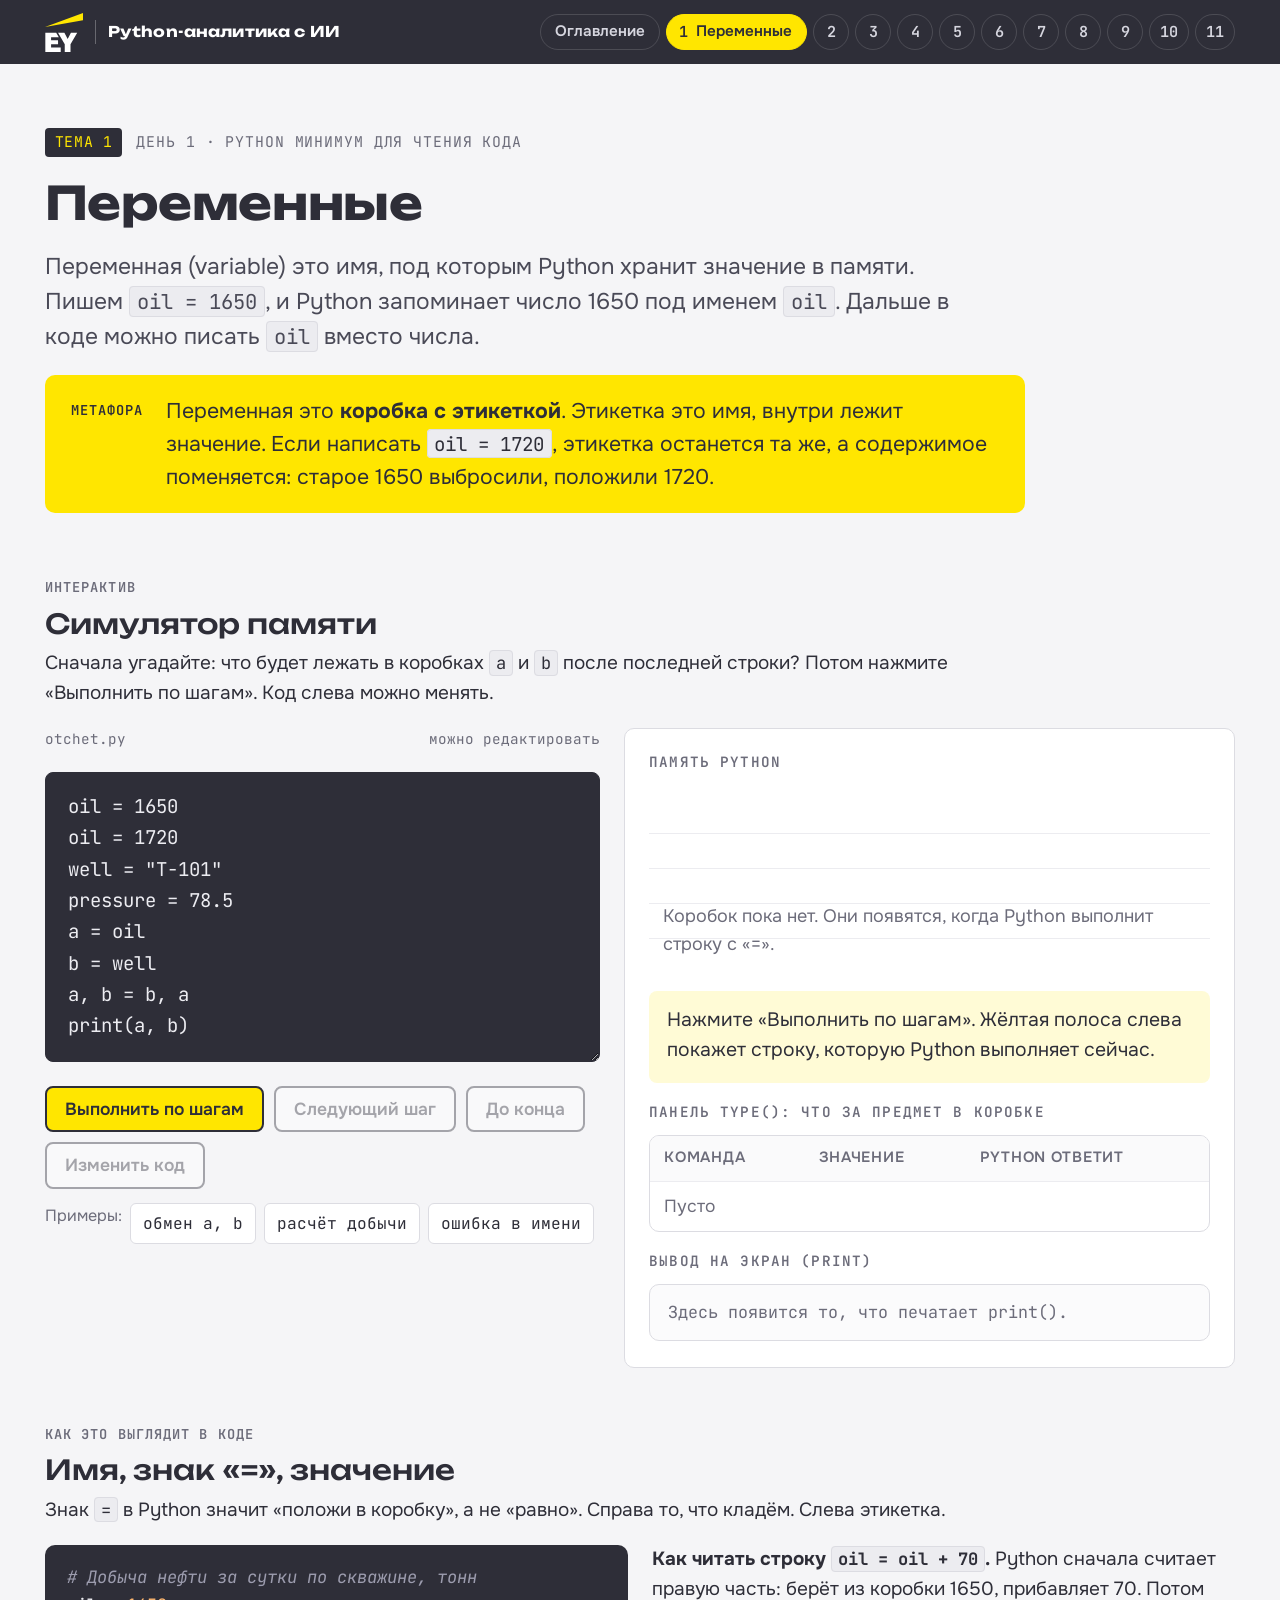
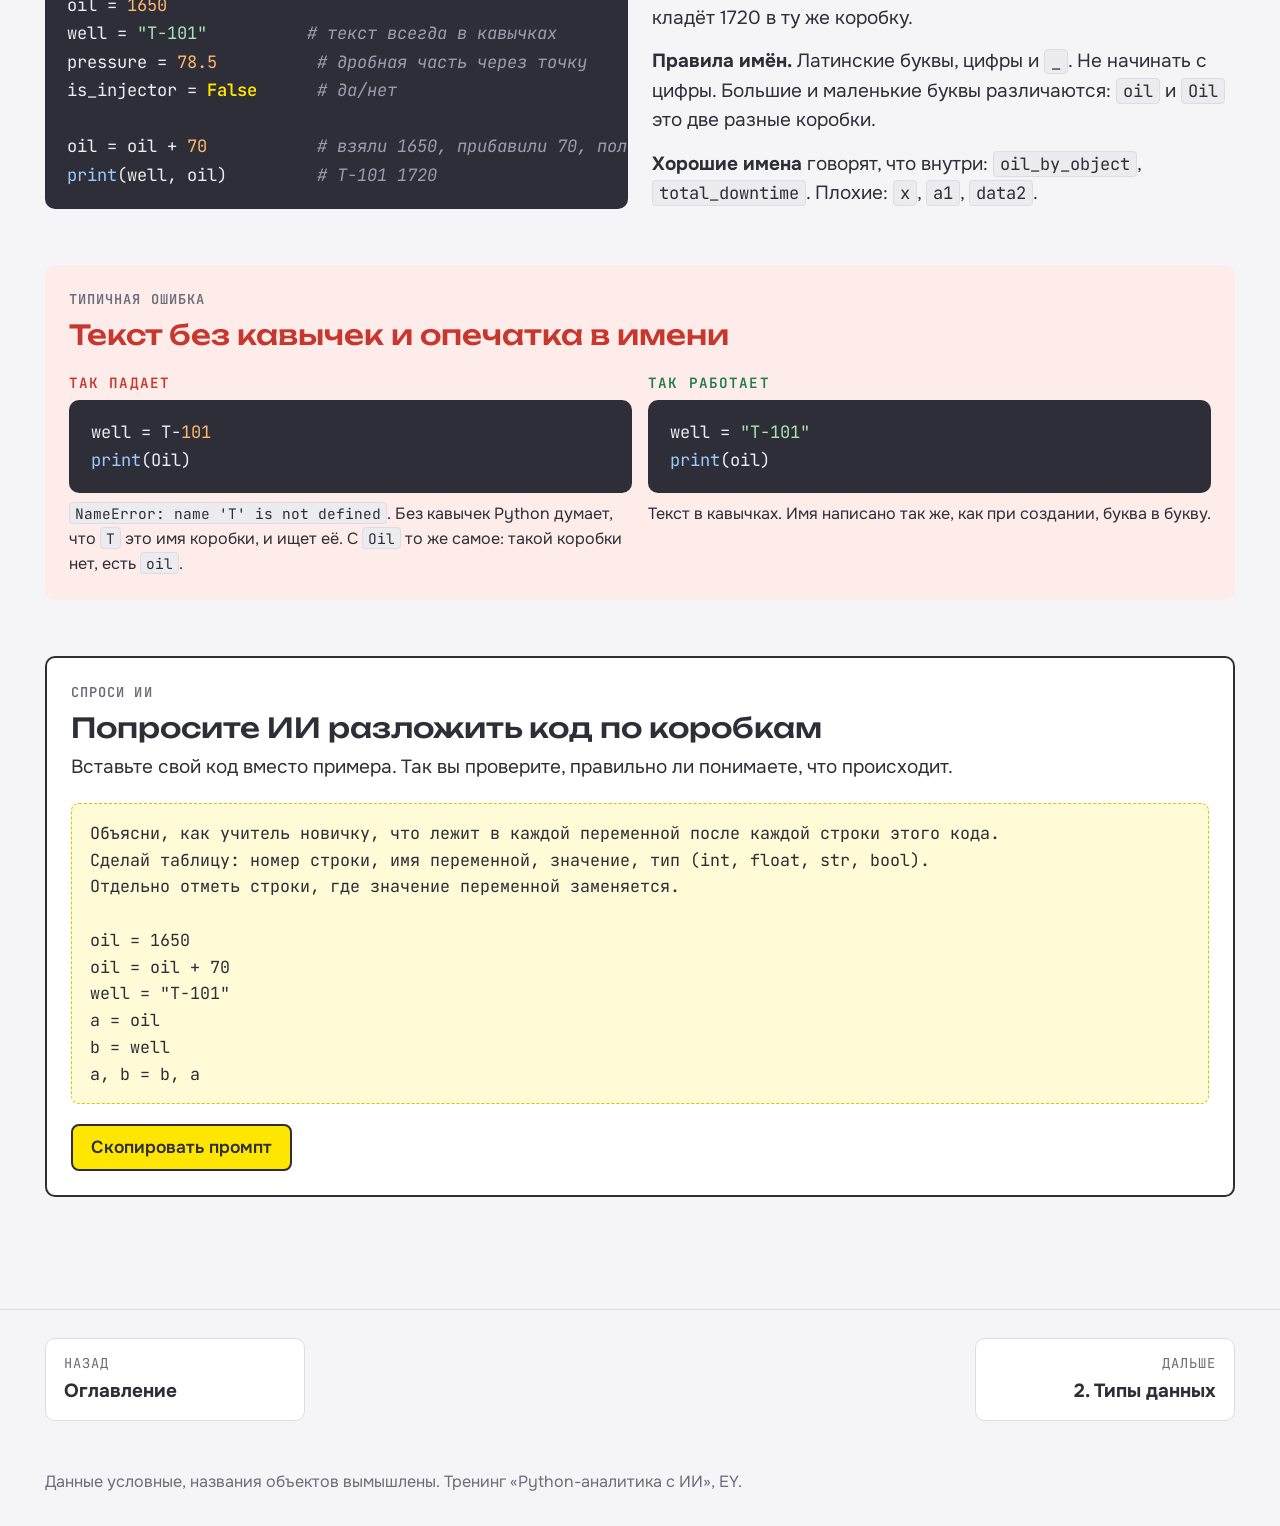
==== 01_переменные.html @ 9e9069fa "Add training site and GitHub Pages deploy Co-Authored-By: Claude Opus 5.5 <noreply@anthropic.com>" ====
<!doctype html>
<html lang="ru">
<head>
<meta charset="utf-8">
<meta name="viewport" content="width=device-width, initial-scale=1">
<meta name="robots" content="noindex">
<title>Переменные в Python</title>
<link rel="preconnect" href="https://fonts.googleapis.com">
<link rel="preconnect" href="https://fonts.gstatic.com" crossorigin>
<link rel="stylesheet" href="https://fonts.googleapis.com/css2?family=JetBrains+Mono:wght@400;600&family=Onest:wght@400;500;600;700&family=Unbounded:wght@500;700&display=swap">
<link rel="icon" href="data:image/svg+xml,%3Csvg xmlns=%22http://www.w3.org/2000/svg%22 viewBox=%22-13 0 1195 1195%22%3E%3Cstyle%3E.l%7Bfill:%232E2E38%7D%40media %28prefers-color-scheme:dark%29%7B.l%7Bfill:%23fff%7D%7D%3C/style%3E%3Cpath fill=%22%23FFE600%22 d=%22M0 427 1168 0v220z%22/%3E%3Cpath class=%22l%22 d=%22M10 604h335l79 136H187v97h214v124H187v97h296v136H10zM401 604h195l101 192 100-192h193L784 961v233H607V961z%22/%3E%3C/svg%3E">
<link rel="stylesheet" href="style.css">
<style>
  .sim { display: grid; grid-template-columns: minmax(0, 1fr) minmax(0, 1.1fr); gap: 24px; align-items: start; }
  @media (max-width: 900px) { .sim { grid-template-columns: 1fr; } }
  #editor { min-height: 290px; font-size: 1rem; line-height: 1.65; background: var(--code-bg); color: var(--code-fg); border-color: var(--code-bg); padding: 18px 22px; }
  #editor:focus { box-shadow: 0 0 0 3px var(--yellow); }
  #codeView { min-height: 290px; font-size: 1rem; }
  .memory { background: var(--surface); border: 1px solid var(--line); border-radius: var(--r); padding: 22px 24px 26px; display: grid; gap: 18px; }
  .memory .boxes { min-height: 170px; align-content: flex-end; padding: 14px; border-radius: 8px;
    background: repeating-linear-gradient(0deg, transparent 0 34px, var(--line-2) 34px 35px); }
  .empty-mem { color: var(--muted); font-size: 0.95rem; align-self: center; }
  .explain { min-height: 92px; background: var(--yellow-wash); border-radius: 8px; padding: 14px 18px; font-size: 1.02rem; }
  .explain b { font-family: var(--f-mono); }
  .step-count { font-family: var(--f-mono); font-size: 0.8rem; color: var(--muted); margin-left: auto; }
  .types td:first-child, .types td:last-child { font-family: var(--f-mono); }
  .presets { display: flex; gap: 8px; flex-wrap: wrap; }
</style>
</head>
<body data-page="1">
<header id="site-header"></header>

<main class="wrap">
  <div class="hero">
    <div class="eyebrow"><span class="pill">Тема 1</span><span>День 1 · Python минимум для чтения кода</span></div>
    <h1>Переменные</h1>
    <p class="lead">Переменная (variable) это имя, под которым Python хранит значение в памяти. Пишем <code>oil = 1650</code>, и Python запоминает число 1650 под именем <code>oil</code>. Дальше в коде можно писать <code>oil</code> вместо числа.</p>
    <div class="metaphor">
      <span class="m-label">Метафора</span>
      <p>Переменная это <b>коробка с этикеткой</b>. Этикетка это имя, внутри лежит значение. Если написать <code>oil = 1720</code>, этикетка останется та же, а содержимое поменяется: старое 1650 выбросили, положили 1720.</p>
    </div>
  </div>

  <section class="block" id="sim">
    <div class="block-head">
      <span class="tag">Интерактив</span>
      <h2>Симулятор памяти</h2>
      <p>Сначала угадайте: что будет лежать в коробках <code>a</code> и <code>b</code> после последней строки? Потом нажмите «Выполнить по шагам». Код слева можно менять.</p>
    </div>

    <div class="sim">
      <div class="stack">
        <div class="code-head"><span>otchet.py</span><span id="modeLabel">можно редактировать</span></div>
        <textarea id="editor" class="mono" spellcheck="false" aria-label="Код для выполнения"></textarea>
        <pre id="codeView" class="code numbers" hidden></pre>
        <div class="btn-row">
          <button class="btn primary" id="btnRun">Выполнить по шагам</button>
          <button class="btn" id="btnNext" disabled>Следующий шаг</button>
          <button class="btn" id="btnAll" disabled>До конца</button>
          <button class="btn" id="btnEdit" disabled>Изменить код</button>
          <span class="step-count" id="stepCount"></span>
        </div>
        <div class="presets" aria-label="Готовые примеры">
          <span class="small muted">Примеры:</span>
          <button class="chip-btn" data-preset="0">обмен a, b</button>
          <button class="chip-btn" data-preset="1">расчёт добычи</button>
          <button class="chip-btn" data-preset="2">ошибка в имени</button>
        </div>
      </div>

      <div class="memory">
        <div class="panel-title">Память Python</div>
        <div class="boxes" id="boxes"><span class="empty-mem">Коробок пока нет. Они появятся, когда Python выполнит строку с «=».</span></div>
        <div class="explain" id="explain">Нажмите «Выполнить по шагам». Жёлтая полоса слева покажет строку, которую Python выполняет сейчас.</div>
        <div>
          <div class="panel-title">Панель type(): что за предмет в коробке</div>
          <div class="table-wrap">
            <table class="t types"><thead><tr><th>Команда</th><th>Значение</th><th>Python ответит</th></tr></thead>
              <tbody id="typeRows"><tr><td colspan="3" class="muted" style="font-family:var(--f-body)">Пусто</td></tr></tbody></table>
          </div>
        </div>
        <div>
          <div class="panel-title">Вывод на экран (print)</div>
          <div class="console" id="out"><span class="c-muted">Здесь появится то, что печатает print().</span></div>
        </div>
      </div>
    </div>
  </section>

  <section class="block">
    <div class="block-head">
      <span class="tag">Как это выглядит в коде</span>
      <h2>Имя, знак «=», значение</h2>
      <p>Знак <code>=</code> в Python значит «положи в коробку», а не «равно». Справа то, что кладём. Слева этикетка.</p>
    </div>
    <div class="grid-2">
      <pre data-hl># Добыча нефти за сутки по скважине, тонн
oil = 1650
well = "T-101"          # текст всегда в кавычках
pressure = 78.5          # дробная часть через точку
is_injector = False      # да/нет

oil = oil + 70           # взяли 1650, прибавили 70, положили обратно
print(well, oil)         # T-101 1720</pre>
      <div class="stack">
        <p><b>Как читать строку <code>oil = oil + 70</code>.</b> Python сначала считает правую часть: берёт из коробки 1650, прибавляет 70. Потом кладёт 1720 в ту же коробку.</p>
        <p><b>Правила имён.</b> Латинские буквы, цифры и <code>_</code>. Не начинать с цифры. Большие и маленькие буквы различаются: <code>oil</code> и <code>Oil</code> это две разные коробки.</p>
        <p><b>Хорошие имена</b> говорят, что внутри: <code>oil_by_object</code>, <code>total_downtime</code>. Плохие: <code>x</code>, <code>a1</code>, <code>data2</code>.</p>
      </div>
    </div>
  </section>

  <section class="block mistake">
    <div class="block-head">
      <span class="tag">Типичная ошибка</span>
      <h2>Текст без кавычек и опечатка в имени</h2>
    </div>
    <div class="pair">
      <div><div class="bad-label">Так падает</div>
<pre data-hl>well = T-101
print(Oil)</pre>
<p class="small" style="margin-top:8px"><code>NameError: name 'T' is not defined</code>. Без кавычек Python думает, что <code>T</code> это имя коробки, и ищет её. С <code>Oil</code> то же самое: такой коробки нет, есть <code>oil</code>.</p></div>
      <div><div class="good-label">Так работает</div>
<pre data-hl>well = "T-101"
print(oil)</pre>
<p class="small" style="margin-top:8px">Текст в кавычках. Имя написано так же, как при создании, буква в букву.</p></div>
    </div>
  </section>

  <section class="block ask">
    <div class="block-head">
      <span class="tag">Спроси ИИ</span>
      <h2>Попросите ИИ разложить код по коробкам</h2>
      <p>Вставьте свой код вместо примера. Так вы проверите, правильно ли понимаете, что происходит.</p>
    </div>
<pre class="prompt-box" id="prompt1">Объясни, как учитель новичку, что лежит в каждой переменной после каждой строки этого кода.
Сделай таблицу: номер строки, имя переменной, значение, тип (int, float, str, bool).
Отдельно отметь строки, где значение переменной заменяется.

oil = 1650
oil = oil + 70
well = "T-101"
a = oil
b = well
a, b = b, a</pre>
    <div class="btn-row"><button class="btn primary" data-copy="#prompt1">Скопировать промпт</button></div>
  </section>
</main>

<nav id="pager"></nav>
<p class="foot-note">Данные условные, названия объектов вымышлены. Тренинг «Python-аналитика с ИИ», EY.</p>

<script src="app.js"></script>
<script>
(function () {
  var py = EY.py;
  var PRESETS = [
    'oil = 1650\noil = 1720\nwell = "T-101"\npressure = 78.5\na = oil\nb = well\na, b = b, a\nprint(a, b)',
    'oil_day = 1650\nshifts = 2\noil_shift = oil_day / shifts\ndowntime = 0\ndowntime = downtime + 6\nis_ok = downtime < 8\nprint("За смену:", oil_shift)',
    'oil_total = 1720\nwell = "T-101"\nprint(oil_totl)'
  ];
  var editor = document.getElementById("editor");
  var view = document.getElementById("codeView");
  var boxesEl = document.getElementById("boxes");
  var explain = document.getElementById("explain");
  var outEl = document.getElementById("out");
  var typeRows = document.getElementById("typeRows");
  var btnRun = document.getElementById("btnRun"), btnNext = document.getElementById("btnNext");
  var btnAll = document.getElementById("btnAll"), btnEdit = document.getElementById("btnEdit");
  var stepCount = document.getElementById("stepCount");
  var modeLabel = document.getElementById("modeLabel");

  editor.value = PRESETS[0];
  var lines = [], pc = 0, env = {}, order = [], out = [], executed = [], halted = false;

  function typeClass(v) { return "t-" + (v.t === "NoneType" ? "none" : v.t); }
  function short(v) { var r = py.repr(v); return r.length > 22 ? r.slice(0, 20) + "…" : r; }

  function renderBoxes(changed, olds) {
    if (!order.length) { boxesEl.innerHTML = '<span class="empty-mem">Коробок пока нет. Они появятся, когда Python выполнит строку с «=».</span>'; return; }
    boxesEl.innerHTML = order.map(function (name) {
      var v = env[name];
      var cls = "vbox", valCls = "v-val", oldHtml = "", was = "";
      if (changed && changed.indexOf(name) >= 0) {
        var o = olds[changed.indexOf(name)];
        valCls += " drop";
        if (o === undefined) cls += " new";
        else { cls += " flash"; oldHtml = '<span class="v-old">' + EY.esc(short(o)) + "</span>"; was = " · было " + EY.esc(short(o)); }
      }
      return '<div class="' + cls + '"><div class="v-label">' + EY.esc(name) +
        '</div><div class="v-body ' + typeClass(v) + '">' + oldHtml + '<span class="' + valCls + '">' + EY.esc(short(v)) + '</span></div><div class="v-type">' + py.tname(v) + was + "</div></div>";
    }).join("");
  }
  function renderTypes() {
    if (!order.length) { typeRows.innerHTML = '<tr><td colspan="3" class="muted" style="font-family:var(--f-body)">Пусто</td></tr>'; return; }
    typeRows.innerHTML = order.map(function (n) {
      var v = env[n];
      return "<tr><td>type(" + EY.esc(n) + ')</td><td class="' + typeClass(v) + '" style="font-family:var(--f-mono)">' + EY.esc(short(v)) + "</td><td>&lt;class '" + py.tname(v) + "'&gt;</td></tr>";
    }).join("");
  }
  function renderOut(err) {
    if (!out.length && !err) { outEl.innerHTML = '<span class="c-muted">Здесь появится то, что печатает print().</span>'; return; }
    outEl.innerHTML = out.map(EY.esc).join("\n") + (err ? (out.length ? "\n" : "") + '<span class="c-err">' + EY.esc(err) + "</span>" : "");
  }

  var HINTS = {
    NameError: "Python не нашёл коробку с таким именем. Проверьте опечатку, большие и маленькие буквы, и создана ли переменная выше.",
    TypeError: "Операция не подходит для этих типов. Например, текст и число нельзя сложить. Смотрите страницу «Типы данных».",
    SyntaxError: "Python не понял запись. Проверьте кавычки, скобки и запятые.",
    ValueError: "Тип подходит, а значение нет. Например, int(\"нефть\") не превратить в число.",
    ZeroDivisionError: "Деление на ноль."
  };

  function describe(res, src) {
    var names = res.names;
    if (res.kind === "skip") return "Пустая строка или комментарий. Python её пропускает.";
    if (res.kind === "expr") {
      if (res.printed && res.printed.length) return "<b>print</b> показывает содержимое коробок на экране. Сами коробки не меняются.";
      return "Python посчитал выражение, но никуда его не положил. Результат потерян.";
    }
    if (names.length > 1) {
      return "Сначала Python читает правую часть целиком: " + names.map(function (n, i) { return "<b>" + EY.esc(py.repr(res.values[i])) + "</b>"; }).join(", ") +
        ". Потом раскладывает по коробкам слева: " + names.map(function (n, i) { return "<b>" + EY.esc(n) + "</b> получает " + EY.esc(py.repr(res.values[i])); }).join(", ") +
        ". Так значения меняются местами без третьей коробки.";
    }
    var n = names[0], v = res.values[0], o = res.old[0];
    var rhs = src.split("=").slice(1).join("=").trim().replace(/#.*$/, "").trim();
    var fromName = /^[A-Za-z_][\w]*$/.test(rhs) && rhs !== "True" && rhs !== "False" && rhs !== "None";
    if (o === undefined) {
      if (fromName) return "Создали коробку <b>" + EY.esc(n) + "</b> и положили в неё то же, что лежит в <b>" + EY.esc(rhs) + "</b>: " + EY.esc(py.repr(v)) + ". Коробка " + EY.esc(rhs) + " не изменилась.";
      return "Создали коробку <b>" + EY.esc(n) + "</b> и положили в неё <b>" + EY.esc(py.repr(v)) + "</b>. Тип: " + py.tname(v) + ".";
    }
    return "Коробка <b>" + EY.esc(n) + "</b> уже есть. Выбросили старое " + EY.esc(py.repr(o)) + ", положили <b>" + EY.esc(py.repr(v)) + "</b>. Этикетка та же.";
  }

  function step() {
    if (halted || pc >= lines.length) return;
    var src = lines[pc];
    var cur = pc;
    EY.setActive(view, cur, executed);
    try {
      var res = py.execLine(src, env, out);
      if (res.kind === "assign") {
        res.names.forEach(function (nm) { if (order.indexOf(nm) < 0) order.push(nm); });
        renderBoxes(res.names, res.old);
      } else renderBoxes();
      renderTypes();
      renderOut();
      explain.innerHTML = describe(res, src);
      executed.push(cur);
      pc++;
    } catch (e) {
      if (!(e instanceof py.PyError)) throw e;
      halted = true;
      renderOut(e.toString());
      explain.innerHTML = '<span style="color:var(--red);font-weight:600">Строка ' + (cur + 1) + ". " + EY.esc(e.toString()) + "</span><br>" + (HINTS[e.type] || "");
    }
    // пропускаем пустые строки сразу
    while (!halted && pc < lines.length && !lines[pc].replace(/#.*$/, "").trim()) { executed.push(pc); pc++; }
    var finished = halted || pc >= lines.length;
    btnNext.disabled = finished; btnAll.disabled = finished;
    stepCount.textContent = halted ? "остановлено на ошибке" : (finished ? "готово, выполнено строк: " + executed.length : "шаг " + executed.length + " из " + lines.length);
    if (finished && !halted) { EY.setActive(view, -1, executed); if (!/Коробка|Создали|Сначала|print/.test(explain.textContent)) {} }
  }

  function start() {
    lines = editor.value.replace(/\t/g, "    ").split("\n");
    while (lines.length && !lines[lines.length - 1].trim()) lines.pop();
    env = {}; order = []; out = []; executed = []; pc = 0; halted = false;
    EY.renderCode(view, lines.join("\n"));
    editor.hidden = true; view.hidden = false;
    modeLabel.textContent = "выполняется, редактирование выключено";
    btnRun.textContent = "Сначала";
    btnEdit.disabled = false;
    renderBoxes(); renderTypes(); renderOut();
    step();
  }

  btnRun.addEventListener("click", start);
  btnNext.addEventListener("click", step);
  btnAll.addEventListener("click", function () { var guard = 0; while (!btnNext.disabled && guard++ < 200) step(); });
  btnEdit.addEventListener("click", function () {
    editor.hidden = false; view.hidden = true; btnRun.textContent = "Выполнить по шагам";
    btnNext.disabled = true; btnAll.disabled = true; btnEdit.disabled = true; stepCount.textContent = "";
    modeLabel.textContent = "можно редактировать"; editor.focus();
  });
  document.querySelectorAll("[data-preset]").forEach(function (b) {
    b.addEventListener("click", function () {
      editor.value = PRESETS[+b.getAttribute("data-preset")];
      btnEdit.click(); start();
    });
  });
  editor.addEventListener("keydown", function (e) {
    if (e.key === "Tab") { e.preventDefault(); var s = editor.selectionStart; editor.setRangeText("    ", s, editor.selectionEnd, "end"); }
  });
})();
</script>
</body>
</html>
---- style.css ----
/* Python-аналитика с ИИ. Общий стиль сайта.
   Светлая тема, крупный текст для показа через Zoom.
   Шрифты: Unbounded (заголовки), Onest (текст), JetBrains Mono (код).
   Если Google Fonts не загрузились, работают системные шрифты. */

:root {
  --ink: #2E2E38;          /* тёмно-серый EY: текст, шапка, фон кода */
  --ink-2: #4A4A57;
  --muted: #6C6C7A;
  --line: #DCDCE2;
  --line-2: #ECECF0;
  --paper: #F5F5F7;        /* фон страницы, холодный светло-серый */
  --surface: #FFFFFF;
  --yellow: #FFE600;       /* акцент EY */
  --yellow-soft: #FFF7B3;
  --yellow-wash: #FFFBD6;
  --red: #C8372D;
  --red-soft: #FDECEA;
  --green: #1F7A4D;
  --green-soft: #E3F4EA;
  --blue: #2F5FC4;
  --blue-soft: #E8EEFB;

  --code-bg: #2E2E38;
  --code-fg: #ECECF1;
  --code-muted: #9C9CAE;
  --code-kw: #FFE600;
  --code-str: #A8E6B0;
  --code-num: #FFB870;
  --code-fn: #9CCBFF;
  --code-line: rgba(255, 230, 0, 0.24);

  --f-display: "Unbounded", "Arial Black", "Segoe UI", system-ui, sans-serif;
  --f-body: "Onest", "Segoe UI", "Helvetica Neue", Arial, system-ui, sans-serif;
  --f-mono: "JetBrains Mono", "Cascadia Mono", Consolas, Menlo, "DejaVu Sans Mono", monospace;

  --r: 10px;
  --r-sm: 6px;
  --wrap: 1280px;
  --gutter: clamp(16px, 3.5vw, 48px);
  color-scheme: light;
}

* { box-sizing: border-box; }

html { font-size: 19px; -webkit-text-size-adjust: 100%; }
@media (min-width: 1700px) { html { font-size: 21px; } :root { --wrap: 1480px; } }

body {
  margin: 0;
  background: var(--paper);
  color: var(--ink);
  font-family: var(--f-body);
  line-height: 1.55;
  -webkit-font-smoothing: antialiased;
}

img, svg { max-width: 100%; }
[hidden] { display: none !important; }

a { color: var(--ink); text-decoration-color: var(--yellow); text-decoration-thickness: 3px; text-underline-offset: 3px; }
a:hover { text-decoration-color: var(--ink); }

:focus-visible { outline: 3px solid var(--blue); outline-offset: 2px; border-radius: 4px; }

code, kbd, pre, .mono, textarea.mono, input.mono { font-family: var(--f-mono); font-variant-ligatures: none; font-feature-settings: "liga" 0, "calt" 0; }
.code, .console { font-variant-ligatures: none; font-feature-settings: "liga" 0, "calt" 0; }
p code, li code, td code, .inline-code, h3 code, label code, .note code, summary code {
  font-size: 0.9em;
  background: var(--line-2);
  border: 1px solid var(--line);
  padding: 0.05em 0.35em;
  border-radius: 4px;
  white-space: nowrap;
}
kbd {
  font-size: 0.85em; padding: 0.1em 0.45em; border: 1px solid var(--line);
  border-bottom-width: 3px; border-radius: 6px; background: var(--surface);
}

/* ---------- шапка ---------- */
.site-header {
  position: sticky; top: env(safe-area-inset-top, 0px); z-index: 50;
  background: var(--ink); color: #fff;
}
.site-header .bar {
  max-width: var(--wrap); margin: 0 auto; padding: 0 var(--gutter);
  display: flex; align-items: center; gap: 24px; min-height: 64px;
}
.brand {
  display: flex; align-items: center; gap: 12px; color: #fff; text-decoration: none;
  font-family: var(--f-display); font-weight: 700; font-size: 0.78rem; letter-spacing: 0.01em;
  white-space: nowrap;
}
.brand-logo { width: 38px; height: 39px; flex: none; }
.brand-name { padding-left: 12px; border-left: 1px solid rgba(255,255,255,0.28); line-height: 1.6; }
@media (max-width: 520px) { .brand-name { display: none; } }
.nav {
  display: flex; gap: 6px; margin-left: auto; align-items: center; overflow-x: auto;
  scrollbar-width: none; padding-block: 10px;
}
.nav::-webkit-scrollbar { display: none; }
.nav a {
  display: inline-flex; align-items: center; gap: 8px; flex: none;
  min-width: 36px; height: 36px; padding: 0 10px; justify-content: center;
  color: #D6D6DF; text-decoration: none; border-radius: 18px;
  font-family: var(--f-mono); font-size: 0.8rem; font-weight: 600;
  border: 1px solid rgba(255,255,255,0.14);
}
.nav a:hover { color: #fff; border-color: rgba(255,255,255,0.45); }
.nav a .nav-title { display: none; font-family: var(--f-body); font-weight: 600; }
.nav a[aria-current="page"] { background: var(--yellow); color: var(--ink); border-color: var(--yellow); padding: 0 14px 0 12px; }
.nav a[aria-current="page"] .nav-title { display: inline; }
.nav a.nav-home { font-family: var(--f-body); padding: 0 14px; }

/* ---------- каркас ---------- */
.wrap { max-width: var(--wrap); margin: 0 auto; padding-inline: var(--gutter); }
main { padding-block: 40px 40px; }

.hero { padding-block: 24px 8px; display: grid; gap: 20px; }
.eyebrow {
  font-family: var(--f-mono); font-size: 0.78rem; letter-spacing: 0.06em; text-transform: uppercase;
  color: var(--muted); display: flex; gap: 14px; align-items: center; flex-wrap: wrap;
}
.eyebrow .pill { background: var(--ink); color: var(--yellow); padding: 3px 10px; border-radius: 4px; letter-spacing: 0.04em; }
h1, h2, h3 { text-wrap: balance; margin: 0; }
h1 {
  font-family: var(--f-display); font-weight: 700; font-size: clamp(2rem, 3.6vw, 3.1rem);
  line-height: 1.12; letter-spacing: -0.01em;
}
h2 {
  font-family: var(--f-display); font-weight: 500; font-size: 1.45rem; line-height: 1.25;
  display: flex; align-items: baseline; gap: 14px;
}
h3 { font-size: 1.1rem; font-weight: 700; line-height: 1.3; }
.lead { font-size: 1.2rem; max-width: 62ch; margin: 0; color: var(--ink-2); }
p { margin: 0; max-width: 70ch; }
.stack > * + * { margin-top: 14px; }

/* маркер: подчёркивание жёлтым выделителем, фирменный элемент */
.hl {
  background: linear-gradient(transparent 52%, var(--yellow) 52%, var(--yellow) 92%, transparent 92%);
  padding: 0 0.1em;
}

.metaphor {
  display: grid; grid-template-columns: auto 1fr; gap: 6px 22px; align-items: start;
  background: var(--yellow); border-radius: var(--r); padding: 20px 26px; max-width: 980px;
}
.metaphor .m-label {
  font-family: var(--f-mono); font-size: 0.72rem; text-transform: uppercase; letter-spacing: 0.08em;
  font-weight: 600; padding-top: 5px;
}
.metaphor p { font-size: 1.12rem; }

section.block { margin-top: 56px; display: grid; gap: 20px; }
.block-head { display: grid; gap: 8px; }
.tag {
  font-family: var(--f-mono); font-size: 0.72rem; text-transform: uppercase; letter-spacing: 0.08em;
  color: var(--muted); font-weight: 600;
}

.panel { background: var(--surface); border: 1px solid var(--line); border-radius: var(--r); padding: 24px; }
.panel.flat { background: transparent; border: 0; padding: 0; }
.panel-title { font-family: var(--f-mono); font-size: 0.75rem; text-transform: uppercase; letter-spacing: 0.08em; color: var(--muted); margin-bottom: 12px; font-weight: 600; }

.grid-2 { display: grid; grid-template-columns: repeat(2, minmax(0, 1fr)); gap: 24px; }
.grid-3 { display: grid; grid-template-columns: repeat(3, minmax(0, 1fr)); gap: 20px; }
.grid-4 { display: grid; grid-template-columns: repeat(4, minmax(0, 1fr)); gap: 16px; }
.split { display: grid; grid-template-columns: minmax(0, 1.05fr) minmax(0, 1fr); gap: 24px; align-items: start; }
@media (max-width: 900px) {
  .grid-2, .grid-3, .grid-4, .split { grid-template-columns: 1fr; }
}

/* ---------- кнопки и формы ---------- */
.btn {
  font: inherit; font-weight: 600; font-size: 0.92rem; cursor: pointer;
  display: inline-flex; align-items: center; gap: 8px; line-height: 1.2;
  padding: 11px 18px; border-radius: 8px; border: 2px solid var(--ink);
  background: var(--surface); color: var(--ink);
  transition: transform 0.08s ease, background 0.15s ease;
}
.btn:hover { background: var(--line-2); }
.btn:active { transform: translateY(1px); }
.btn.primary { background: var(--yellow); border-color: var(--ink); }
.btn.primary:hover { background: #FFF06A; }
.btn.dark { background: var(--ink); color: #fff; }
.btn.dark:hover { background: #45454F; }
.btn.danger { border-color: var(--red); color: var(--red); }
.btn.small { padding: 7px 12px; font-size: 0.82rem; border-width: 1.5px; }
.btn[disabled] { opacity: 0.4; cursor: not-allowed; }
.btn.is-on { background: var(--ink); color: var(--yellow); }
.btn-row { display: flex; flex-wrap: wrap; gap: 10px; align-items: center; }

.chip-btn {
  font: inherit; font-family: var(--f-mono); font-size: 0.85rem; cursor: pointer;
  padding: 7px 12px; border-radius: 6px; border: 1.5px solid var(--line); background: var(--surface); color: var(--ink);
}
.chip-btn:hover { border-color: var(--ink); }
.chip-btn.is-on { background: var(--ink); color: var(--yellow); border-color: var(--ink); }

label.field { display: grid; gap: 6px; font-weight: 600; font-size: 0.9rem; }
label.field .hint { font-weight: 400; color: var(--muted); font-size: 0.82rem; }
input[type="text"], input[type="number"], select, textarea {
  font: inherit; font-size: 0.95rem; color: var(--ink); background: var(--surface);
  border: 1.5px solid var(--line); border-radius: 8px; padding: 9px 12px; width: 100%; font-weight: 400;
}
input.mono, textarea.mono, select.mono { font-family: var(--f-mono); font-size: 0.9rem; }
input:focus, select:focus, textarea:focus { border-color: var(--ink); outline: none; box-shadow: 0 0 0 3px var(--yellow); }
textarea { resize: vertical; line-height: 1.5; }
input[type="range"] { width: 100%; accent-color: var(--ink); height: 28px; }
input[type="checkbox"] { accent-color: var(--ink); width: 22px; height: 22px; }

/* ---------- код ---------- */
.code {
  background: var(--code-bg); color: var(--code-fg); border-radius: var(--r);
  font-family: var(--f-mono); font-size: 0.9rem; line-height: 1.65;
  padding: 18px 0; margin: 0; overflow-x: auto; tab-size: 4;
}
.code .ln { display: block; padding: 0 22px 0 18px; border-left: 4px solid transparent; white-space: pre; min-height: 1.65em; }
.code.numbers .ln { counter-increment: ln; }
.code.numbers { counter-reset: ln; }
.code.numbers .ln::before {
  content: counter(ln); display: inline-block; width: 2.2em; margin-right: 14px; text-align: right;
  color: #6E6E80; user-select: none;
}
.code .ln.active { background: var(--code-line); border-left-color: var(--yellow); }
.code .ln.done { opacity: 0.55; }
.code .ln.dim { opacity: 0.35; }
.code .ln.strike { text-decoration: line-through; text-decoration-color: var(--red); opacity: 0.5; }
.code .kw { color: var(--code-kw); font-weight: 600; }
.code .str { color: var(--code-str); }
.code .num { color: var(--code-num); }
.code .com { color: var(--code-muted); font-style: italic; }
.code .fn { color: var(--code-fn); }
.code .bi { color: var(--code-fn); }
.code .op { color: #D8D8E2; }
.code .prompt { color: var(--yellow); user-select: none; }

.code-head {
  display: flex; justify-content: space-between; align-items: center; gap: 12px;
  font-family: var(--f-mono); font-size: 0.75rem; color: var(--muted); margin-bottom: 8px;
}
.code-wrap { position: relative; }

/* вывод программы: светлый «терминал» */
.console {
  background: #FBFBFC; border: 1px solid var(--line); border-radius: var(--r);
  font-family: var(--f-mono); font-size: 0.88rem; line-height: 1.6; padding: 14px 18px;
  min-height: 3.2em; white-space: pre-wrap; overflow-x: auto; max-height: 340px; overflow-y: auto;
}
.console .c-muted { color: var(--muted); }
.console .c-err { color: var(--red); font-weight: 600; }
.console .c-ok { color: var(--green); }
.console .c-new { background: var(--yellow-soft); }

/* ---------- смысловые блоки ---------- */
.mistake { background: var(--red-soft); border-radius: var(--r); padding: 24px; display: grid; gap: 16px; }
.mistake h2 { color: var(--red); }
.ask { background: var(--surface); border: 2px solid var(--ink); border-radius: var(--r); padding: 24px; display: grid; gap: 16px; }
.prompt-box {
  font-family: var(--f-mono); font-size: 0.88rem; line-height: 1.6; white-space: pre-wrap;
  background: var(--yellow-wash); border: 1px dashed #D9C600; border-radius: 8px; padding: 16px 18px; margin: 0;
}
.note { background: var(--blue-soft); border-radius: 8px; padding: 14px 18px; font-size: 0.95rem; }
.ok-box { background: var(--green-soft); border-radius: 8px; padding: 14px 18px; }
.err-box { background: var(--red-soft); border-radius: 8px; padding: 14px 18px; }
.err-box .err-line { font-family: var(--f-mono); color: var(--red); font-weight: 600; font-size: 0.92rem; }

.pair { display: grid; grid-template-columns: 1fr 1fr; gap: 16px; }
@media (max-width: 800px) { .pair { grid-template-columns: 1fr; } }
.pair .bad-label, .pair .good-label { font-family: var(--f-mono); font-size: 0.75rem; font-weight: 600; text-transform: uppercase; letter-spacing: 0.08em; margin-bottom: 6px; }
.bad-label { color: var(--red); }
.good-label { color: var(--green); }

/* ---------- таблицы ---------- */
.table-wrap { overflow-x: auto; border: 1px solid var(--line); border-radius: var(--r); background: var(--surface); }
table.t { border-collapse: collapse; width: 100%; font-size: 0.92rem; }
table.t th, table.t td { padding: 11px 14px; text-align: left; border-bottom: 1px solid var(--line-2); vertical-align: top; }
table.t th { font-size: 0.78rem; text-transform: uppercase; letter-spacing: 0.05em; color: var(--muted); background: #FAFAFB; font-weight: 600; }
table.t tr:last-child td { border-bottom: 0; }
table.t td.num, table.t th.num { text-align: right; font-variant-numeric: tabular-nums; }
table.t td code { white-space: nowrap; }

/* ---------- коробки-переменные (общая метафора) ---------- */
.boxes { display: flex; flex-wrap: wrap; gap: 22px 18px; align-items: flex-end; min-height: 150px; }
.vbox { display: grid; justify-items: center; gap: 0; min-width: 130px; }
.vbox .v-label {
  font-family: var(--f-mono); font-weight: 600; font-size: 0.9rem;
  background: var(--yellow); color: var(--ink); padding: 3px 12px; border-radius: 4px 4px 0 0;
  border: 2px solid var(--ink); border-bottom: 0; position: relative; z-index: 1;
}
.vbox .v-body {
  min-width: 130px; min-height: 78px; padding: 16px 16px 12px; background: #F0E4CE;
  border: 2px solid var(--ink); border-radius: 4px; display: grid; place-items: center;
  font-family: var(--f-mono); font-size: 1.05rem; font-weight: 600; position: relative;
  box-shadow: inset 0 10px 0 rgba(46,46,56,0.08);
}
.vbox .v-type { font-family: var(--f-mono); font-size: 0.75rem; color: var(--muted); margin-top: 6px; }
.vbox.flash .v-body { animation: flash 0.9s ease; }
.vbox.new { animation: pop 0.45s ease; }
.vbox.gone { animation: fadeout 0.6s ease forwards; }
.vbox .v-val { display: inline-block; }
.vbox .v-val.drop { animation: drop 0.55s cubic-bezier(0.2, 0.8, 0.3, 1.25); }
.vbox .v-old { position: absolute; color: var(--red); animation: toss 0.9s ease-in forwards; pointer-events: none; }
@keyframes drop { from { transform: translateY(-42px); opacity: 0; } to { transform: none; opacity: 1; } }
@keyframes toss { 0% { transform: none; opacity: 1; } 100% { transform: translate(70px, -80px) rotate(28deg); opacity: 0; } }
@keyframes flash { 0% { background: var(--yellow); } 100% { background: #F0E4CE; } }
@keyframes pop { 0% { transform: scale(0.6); opacity: 0; } 70% { transform: scale(1.05); } 100% { transform: scale(1); opacity: 1; } }
@keyframes fadeout { to { opacity: 0.15; transform: translateY(8px) scale(0.95); filter: grayscale(1); } }

.t-int { color: #1F5FBF; } .t-float { color: #7A3FB5; } .t-str { color: #1F7A4D; } .t-bool { color: #B45309; } .t-none { color: var(--muted); } .t-list, .t-dict { color: #9C2F6A; }

/* полка (список) */
.shelf { display: flex; gap: 0; overflow-x: auto; padding-bottom: 6px; }
.cell { display: grid; grid-template-rows: auto auto auto; justify-items: center; min-width: 118px; flex: none; }
.cell .idx { font-family: var(--f-mono); font-size: 0.85rem; color: var(--muted); padding: 4px 0; font-weight: 600; }
.cell .idx.neg { color: #9C2F6A; }
.cell .slot {
  width: 100%; height: 76px; display: grid; place-items: center; font-family: var(--f-mono); font-weight: 600;
  background: var(--surface); border: 2px solid var(--ink); border-right-width: 0; border-bottom-width: 7px;
  transition: background 0.2s ease;
}
.cell:last-child .slot { border-right-width: 2px; }
.cell.is-on .slot { background: var(--yellow); }
.cell.is-cur .slot { background: var(--yellow); box-shadow: inset 0 0 0 3px var(--ink); }
.cell.is-past .slot { background: #EFEFF3; color: var(--muted); }
.cell .idx.is-on { color: var(--ink); background: var(--yellow); border-radius: 4px; padding: 4px 8px; }

/* ---------- низ страницы ---------- */
.pager { max-width: var(--wrap); margin: 72px auto 0; padding: 28px var(--gutter) 48px; display: flex; justify-content: space-between; gap: 16px; border-top: 1px solid var(--line); flex-wrap: wrap; }
.pager a { display: grid; gap: 2px; text-decoration: none; padding: 14px 18px; border-radius: 10px; border: 1.5px solid var(--line); background: var(--surface); min-width: 260px; }
.pager a:hover { border-color: var(--ink); }
.pager a .p-dir { font-family: var(--f-mono); font-size: 0.72rem; text-transform: uppercase; letter-spacing: 0.08em; color: var(--muted); }
.pager a .p-name { font-weight: 700; }
.pager a.next { text-align: right; margin-left: auto; }
.foot-note { color: var(--muted); font-size: 0.85rem; max-width: var(--wrap); margin: 0 auto; padding: 0 var(--gutter) 32px; }

.fly-chip { position: fixed; z-index: 100; font-family: var(--f-mono); font-weight: 700; font-size: 0.9rem; background: var(--yellow); color: var(--ink); border: 2px solid var(--ink); border-radius: 20px; padding: 6px 14px; pointer-events: none; box-shadow: 0 6px 18px rgba(46,46,56,0.25); white-space: nowrap; }

/* копирование */
.copy-btn[data-state="done"] { background: var(--green-soft); border-color: var(--green); color: var(--green); }

.muted { color: var(--muted); }
.small { font-size: 0.85rem; }
.center { text-align: center; }
.mt-0 { margin-top: 0; }

@media (prefers-reduced-motion: reduce) {
  *, *::before, *::after { animation-duration: 0.001s !important; transition-duration: 0.001s !important; }
}
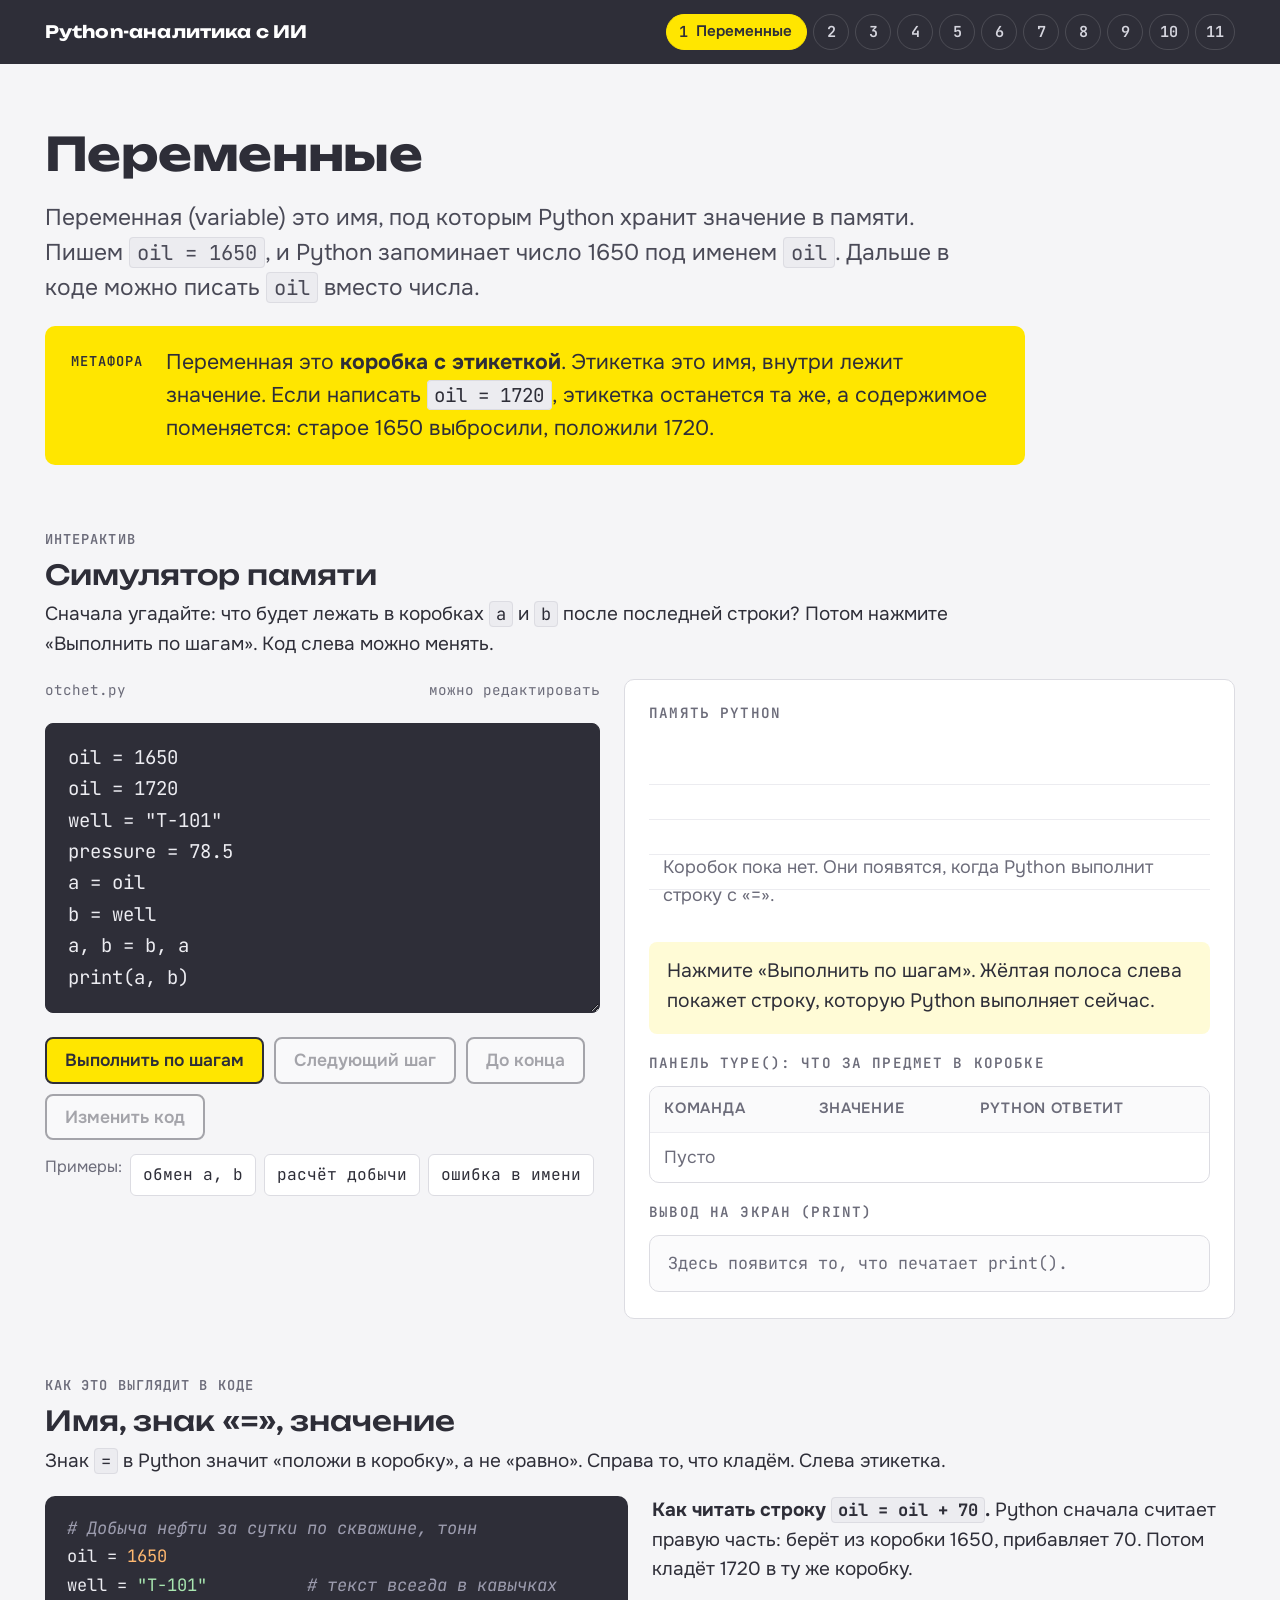
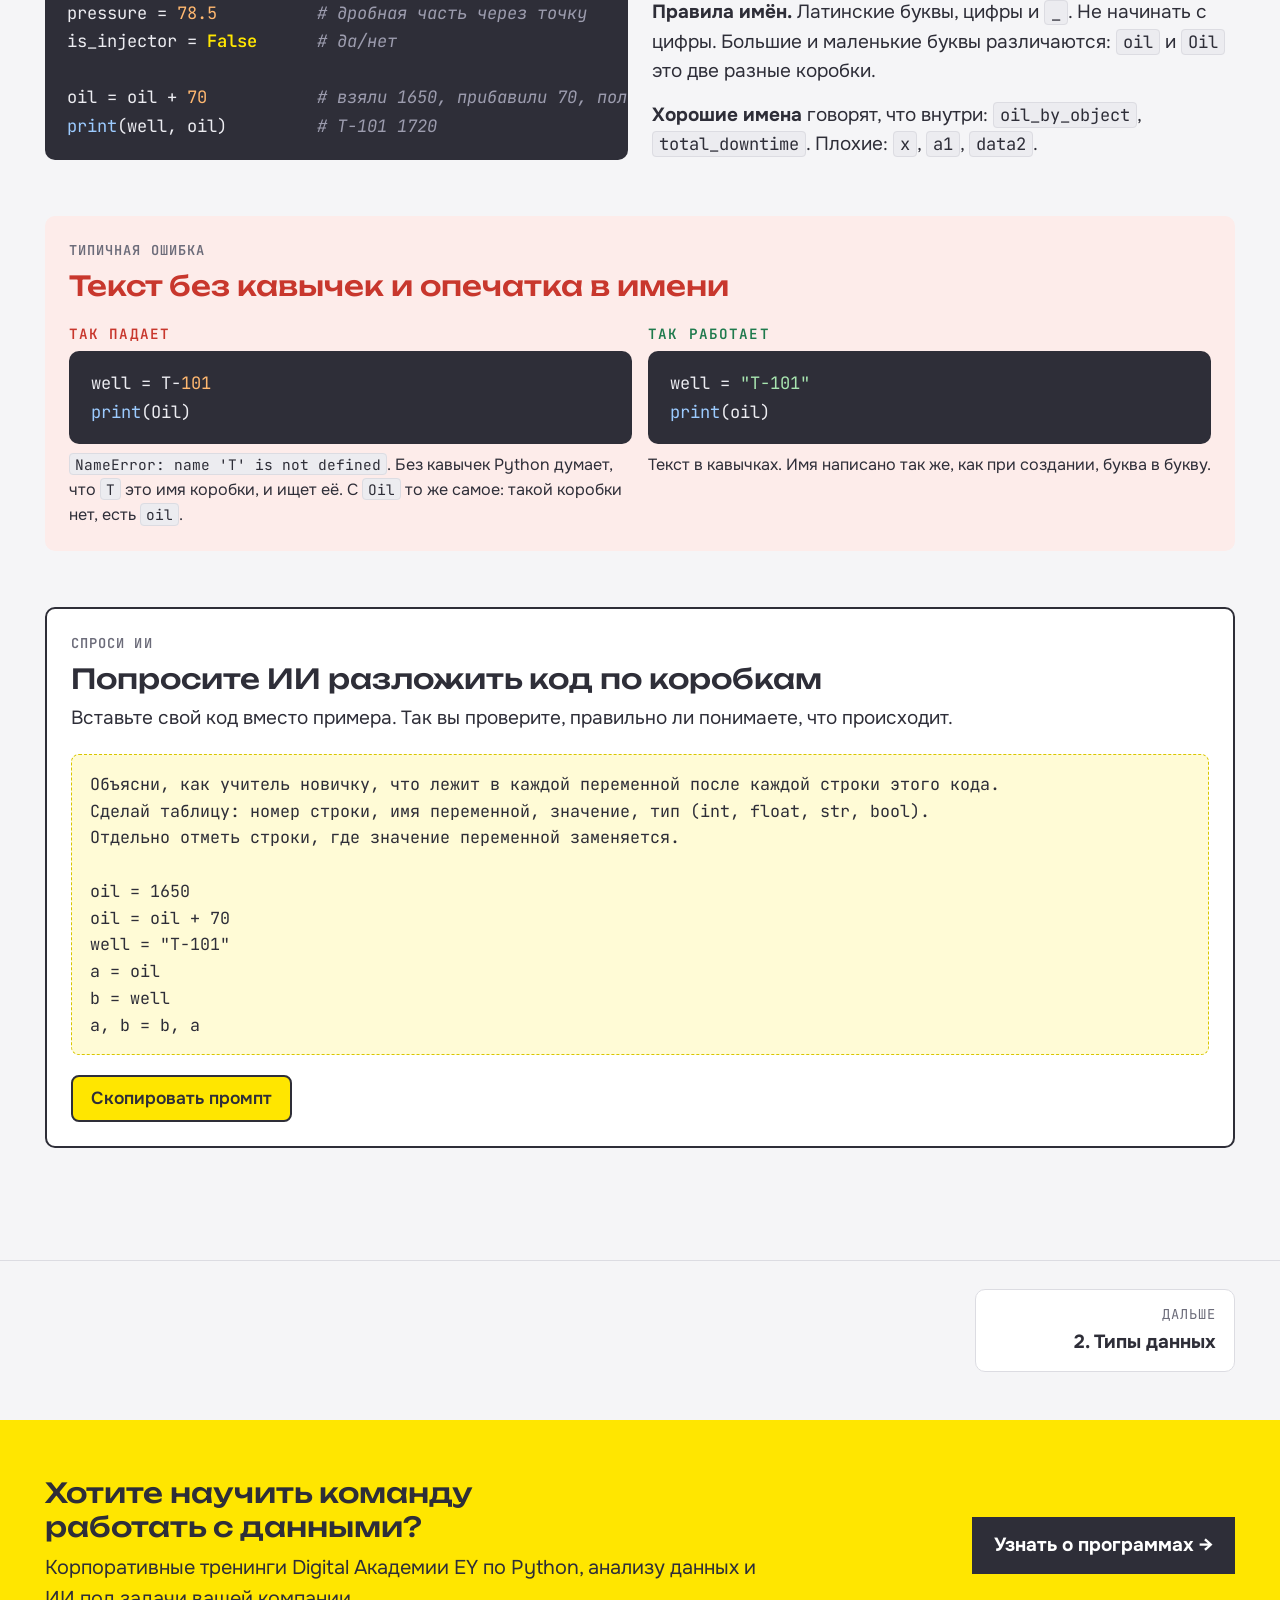
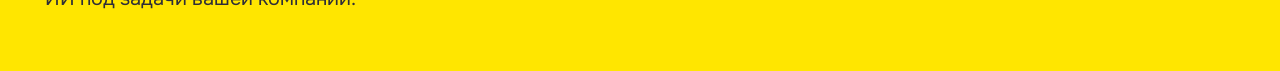
==== commit f0462621: "Remove contents page, logo and trainer notes; add programmes block Site opens on topic 1, header kee" ====
--- a/01_переменные.html
+++ b/01_переменные.html
@@ -32,7 +32,6 @@
 
 <main class="wrap">
   <div class="hero">
-    <div class="eyebrow"><span class="pill">Тема 1</span><span>День 1 · Python минимум для чтения кода</span></div>
     <h1>Переменные</h1>
     <p class="lead">Переменная (variable) это имя, под которым Python хранит значение в памяти. Пишем <code>oil = 1650</code>, и Python запоминает число 1650 под именем <code>oil</code>. Дальше в коде можно писать <code>oil</code> вместо числа.</p>
     <div class="metaphor">
@@ -148,7 +147,6 @@
 </main>
 
 <nav id="pager"></nav>
-<p class="foot-note">Данные условные, названия объектов вымышлены. Тренинг «Python-аналитика с ИИ», EY.</p>
 
 <script src="app.js"></script>
 <script>
--- a/style.css
+++ b/style.css
@@ -89,12 +89,10 @@
 }
 .brand {
   display: flex; align-items: center; gap: 12px; color: #fff; text-decoration: none;
-  font-family: var(--f-display); font-weight: 700; font-size: 0.78rem; letter-spacing: 0.01em;
+  font-family: var(--f-display); font-weight: 700; font-size: 0.9rem; letter-spacing: 0.01em;
   white-space: nowrap;
 }
-.brand-logo { width: 38px; height: 39px; flex: none; }
-.brand-name { padding-left: 12px; border-left: 1px solid rgba(255,255,255,0.28); line-height: 1.6; }
-@media (max-width: 520px) { .brand-name { display: none; } }
+@media (max-width: 520px) { .brand { display: none; } }
 .nav {
   display: flex; gap: 6px; margin-left: auto; align-items: center; overflow-x: auto;
   scrollbar-width: none; padding-block: 10px;
@@ -111,18 +109,12 @@
 .nav a .nav-title { display: none; font-family: var(--f-body); font-weight: 600; }
 .nav a[aria-current="page"] { background: var(--yellow); color: var(--ink); border-color: var(--yellow); padding: 0 14px 0 12px; }
 .nav a[aria-current="page"] .nav-title { display: inline; }
-.nav a.nav-home { font-family: var(--f-body); padding: 0 14px; }
 
 /* ---------- каркас ---------- */
 .wrap { max-width: var(--wrap); margin: 0 auto; padding-inline: var(--gutter); }
 main { padding-block: 40px 40px; }
 
 .hero { padding-block: 24px 8px; display: grid; gap: 20px; }
-.eyebrow {
-  font-family: var(--f-mono); font-size: 0.78rem; letter-spacing: 0.06em; text-transform: uppercase;
-  color: var(--muted); display: flex; gap: 14px; align-items: center; flex-wrap: wrap;
-}
-.eyebrow .pill { background: var(--ink); color: var(--yellow); padding: 3px 10px; border-radius: 4px; letter-spacing: 0.04em; }
 h1, h2, h3 { text-wrap: balance; margin: 0; }
 h1 {
   font-family: var(--f-display); font-weight: 700; font-size: clamp(2rem, 3.6vw, 3.1rem);
@@ -334,7 +326,12 @@
 .pager a .p-dir { font-family: var(--f-mono); font-size: 0.72rem; text-transform: uppercase; letter-spacing: 0.08em; color: var(--muted); }
 .pager a .p-name { font-weight: 700; }
 .pager a.next { text-align: right; margin-left: auto; }
-.foot-note { color: var(--muted); font-size: 0.85rem; max-width: var(--wrap); margin: 0 auto; padding: 0 var(--gutter) 32px; }
+.cta { background: var(--yellow); padding-block: 56px; }
+.cta .wrap { display: flex; flex-wrap: wrap; justify-content: space-between; align-items: center; gap: 24px; }
+.cta .wrap > div { max-width: 720px; }
+.cta p { margin: 8px 0 0; font-size: 1.05rem; }
+.cta-btn { display: inline-flex; align-items: center; gap: 10px; background: var(--ink); color: #fff; font-weight: 700; padding: 14px 22px; text-decoration: none; transition: transform .15s; }
+.cta-btn:hover { transform: translateY(-2px); }
 
 .fly-chip { position: fixed; z-index: 100; font-family: var(--f-mono); font-weight: 700; font-size: 0.9rem; background: var(--yellow); color: var(--ink); border: 2px solid var(--ink); border-radius: 20px; padding: 6px 14px; pointer-events: none; box-shadow: 0 6px 18px rgba(46,46,56,0.25); white-space: nowrap; }
 
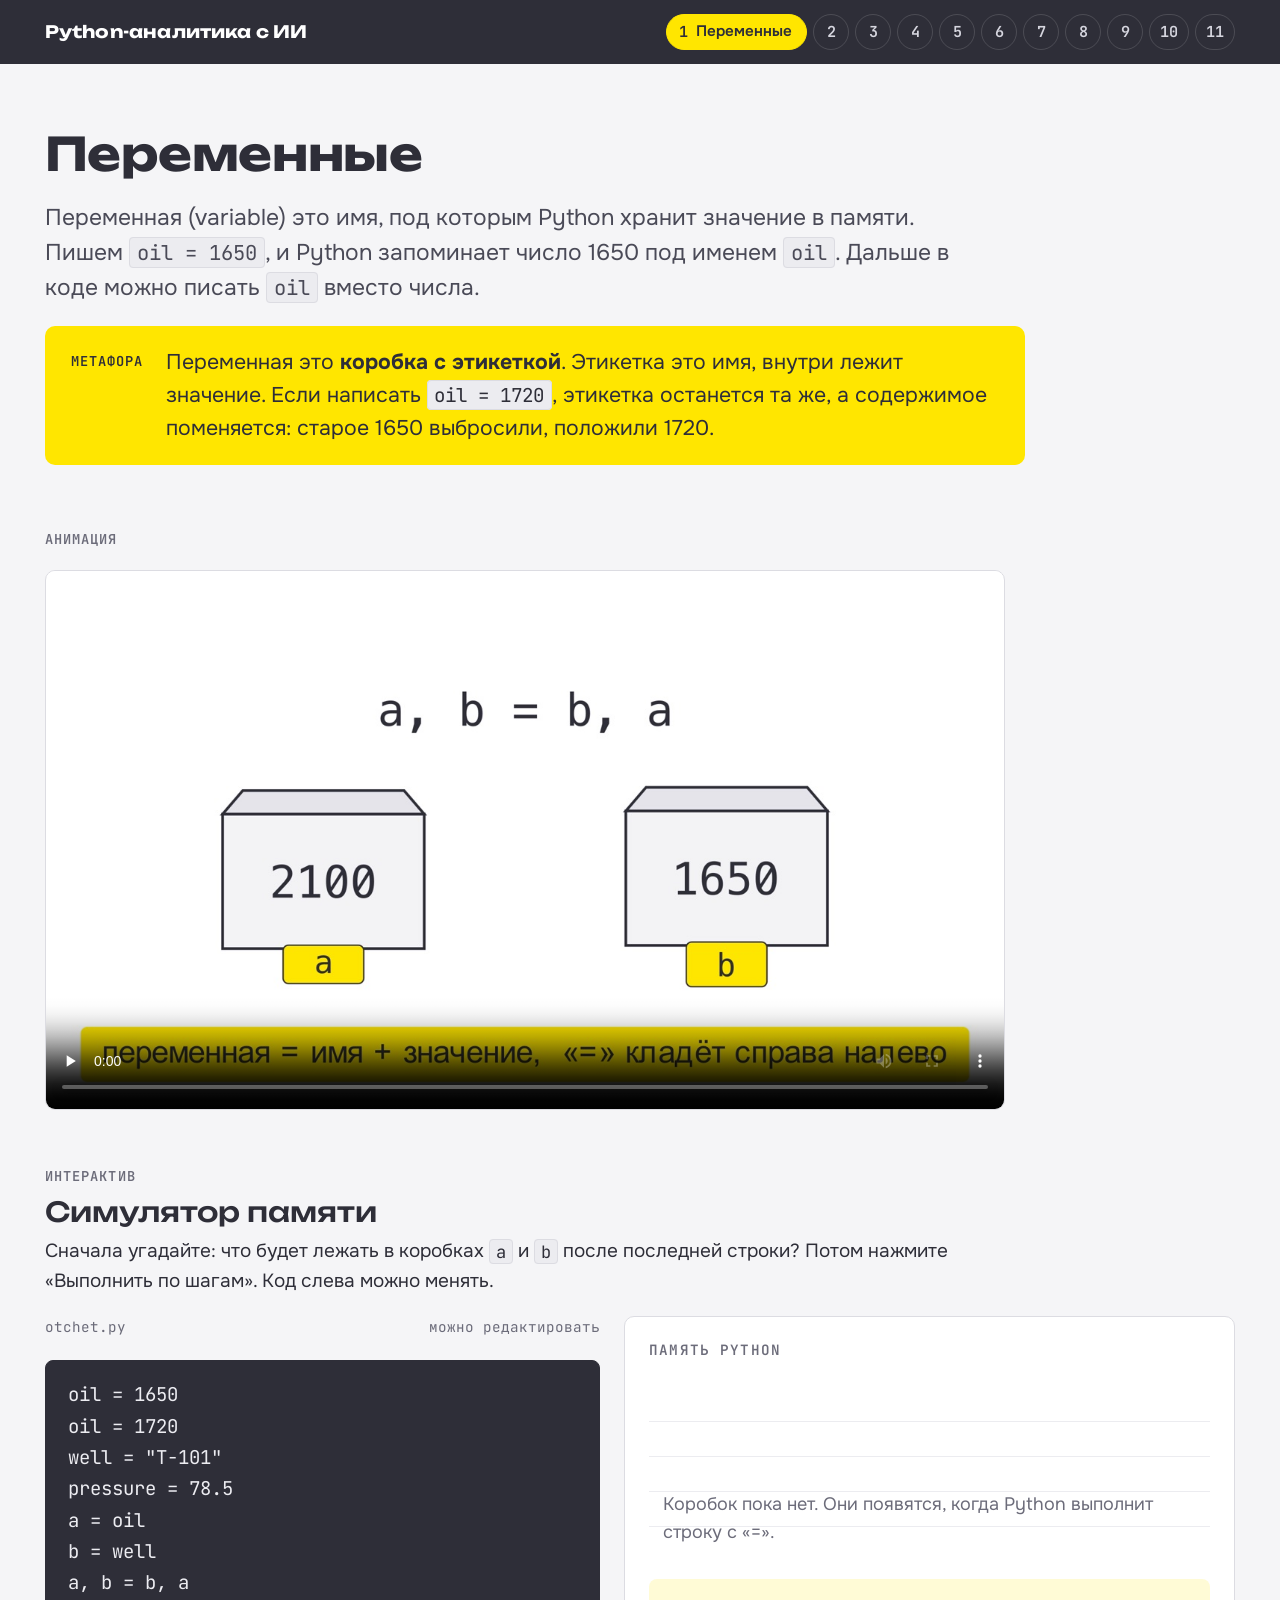
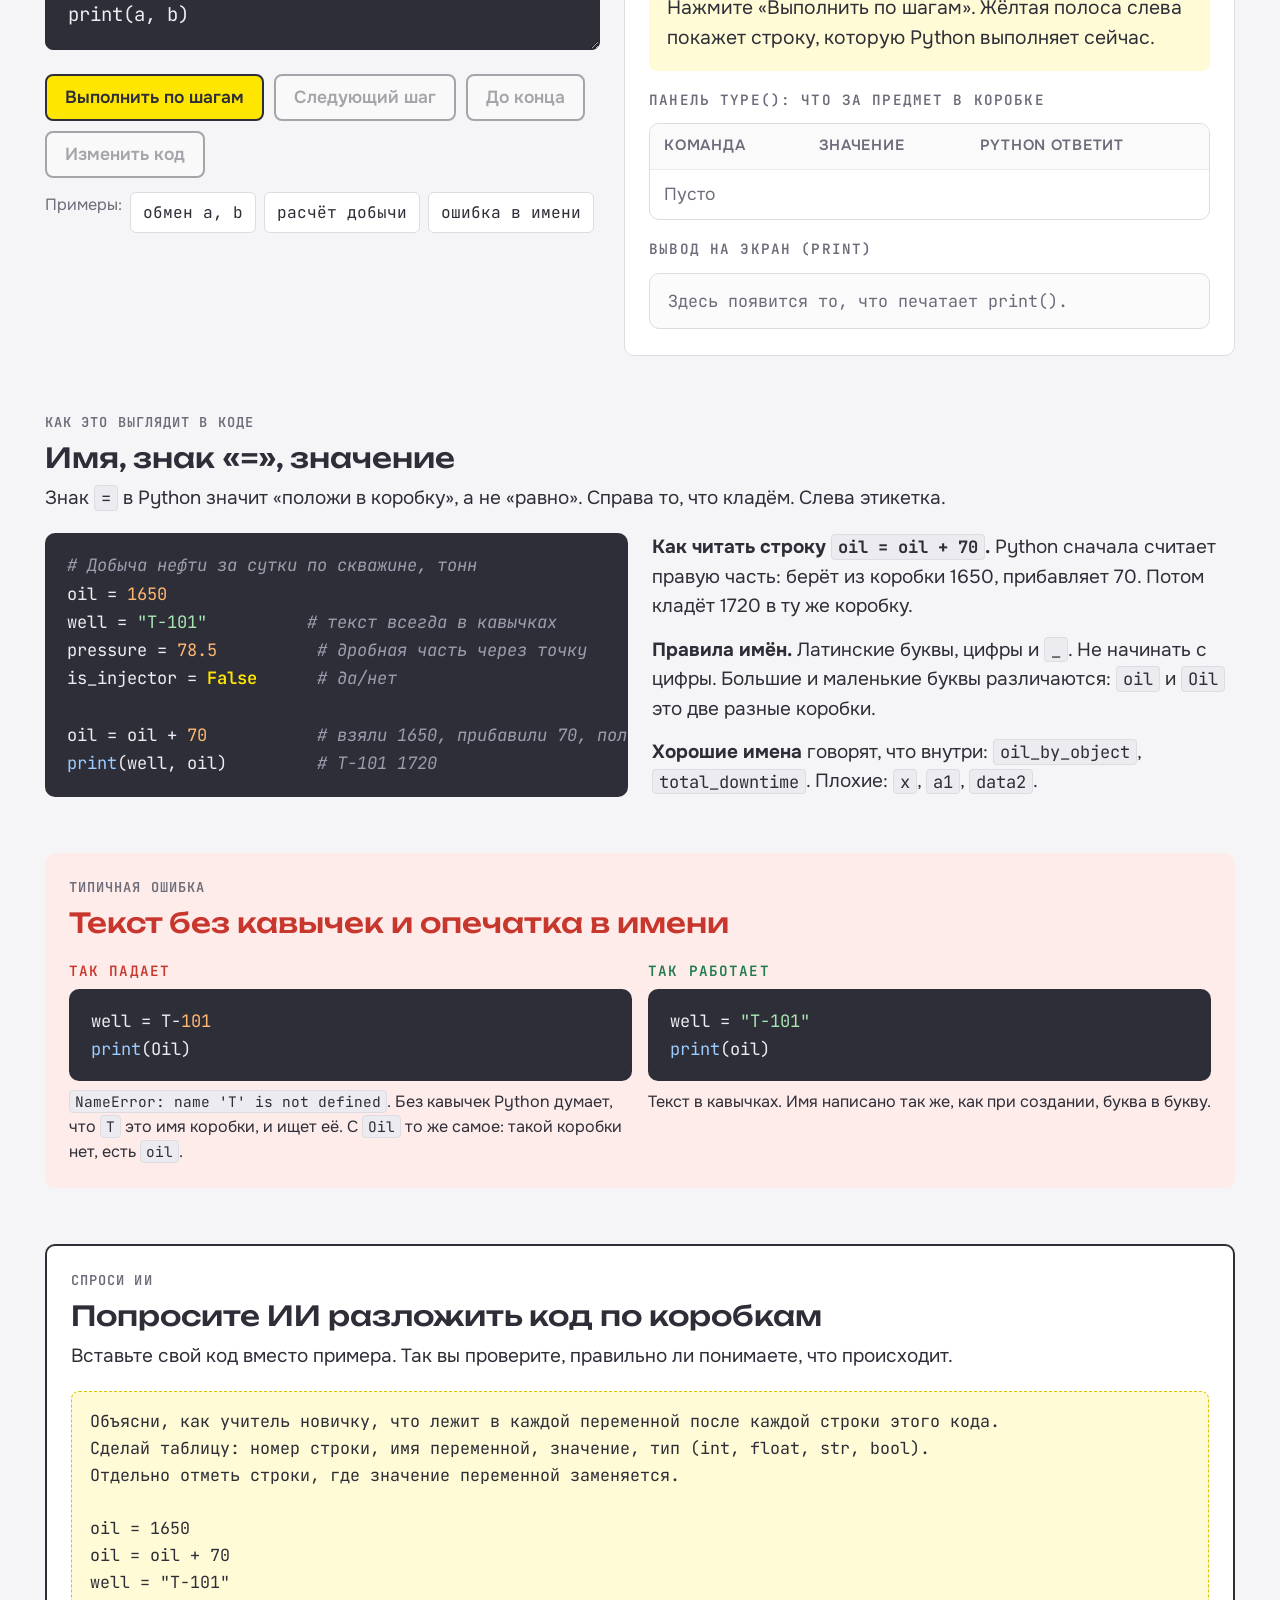
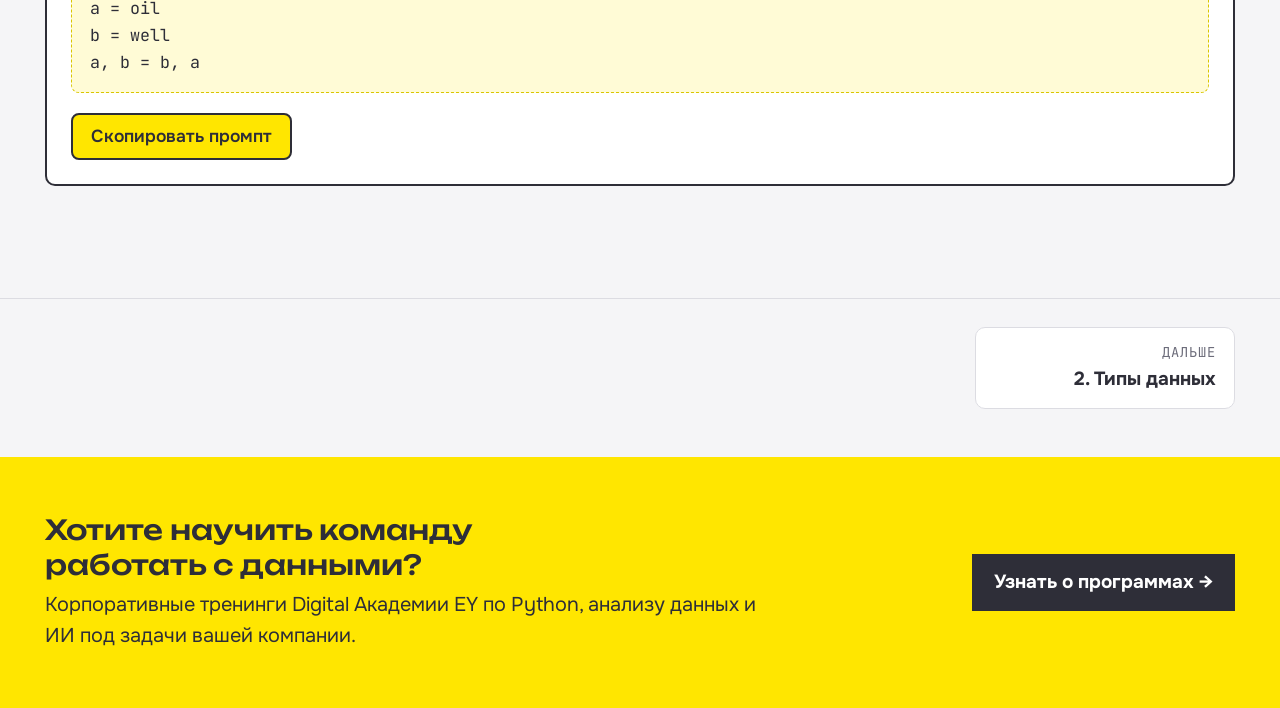
==== commit aeee046f: "Add topic animations Untitled Manim animations, remuxed with faststart so playback starts before the" ====
--- a/01_переменные.html
+++ b/01_переменные.html
@@ -12,7 +12,7 @@
 <link rel="stylesheet" href="style.css">
 <style>
   .sim { display: grid; grid-template-columns: minmax(0, 1fr) minmax(0, 1.1fr); gap: 24px; align-items: start; }
-  @media (max-width: 900px) { .sim { grid-template-columns: 1fr; } }
+  @media (max-width: 900px) { .sim { grid-template-columns: minmax(0, 1fr); } }
   #editor { min-height: 290px; font-size: 1rem; line-height: 1.65; background: var(--code-bg); color: var(--code-fg); border-color: var(--code-bg); padding: 18px 22px; }
   #editor:focus { box-shadow: 0 0 0 3px var(--yellow); }
   #codeView { min-height: 290px; font-size: 1rem; }
@@ -39,6 +39,11 @@
       <p>Переменная это <b>коробка с этикеткой</b>. Этикетка это имя, внутри лежит значение. Если написать <code>oil = 1720</code>, этикетка останется та же, а содержимое поменяется: старое 1650 выбросили, положили 1720.</p>
     </div>
   </div>
+
+  <section class="block anim">
+    <div class="block-head"><span class="tag">Анимация</span></div>
+    <figure><video controls playsinline preload="none" poster="video/01_variable_box.jpg" src="video/01_variable_box.mp4"></video></figure>
+  </section>
 
   <section class="block" id="sim">
     <div class="block-head">
--- a/style.css
+++ b/style.css
@@ -93,6 +93,7 @@
   white-space: nowrap;
 }
 @media (max-width: 520px) { .brand { display: none; } }
+.embedded .site-header { display: none; }
 .nav {
   display: flex; gap: 6px; margin-left: auto; align-items: center; overflow-x: auto;
   scrollbar-width: none; padding-block: 10px;
@@ -145,7 +146,7 @@
 }
 .metaphor p { font-size: 1.12rem; }
 
-section.block { margin-top: 56px; display: grid; gap: 20px; }
+section.block { margin-top: 56px; display: grid; grid-template-columns: minmax(0, 1fr); gap: 20px; }
 .block-head { display: grid; gap: 8px; }
 .tag {
   font-family: var(--f-mono); font-size: 0.72rem; text-transform: uppercase; letter-spacing: 0.08em;
@@ -161,7 +162,7 @@
 .grid-4 { display: grid; grid-template-columns: repeat(4, minmax(0, 1fr)); gap: 16px; }
 .split { display: grid; grid-template-columns: minmax(0, 1.05fr) minmax(0, 1fr); gap: 24px; align-items: start; }
 @media (max-width: 900px) {
-  .grid-2, .grid-3, .grid-4, .split { grid-template-columns: 1fr; }
+  .grid-2, .grid-3, .grid-4, .split { grid-template-columns: minmax(0, 1fr); }
 }
 
 /* ---------- кнопки и формы ---------- */
@@ -259,8 +260,8 @@
 .err-box { background: var(--red-soft); border-radius: 8px; padding: 14px 18px; }
 .err-box .err-line { font-family: var(--f-mono); color: var(--red); font-weight: 600; font-size: 0.92rem; }
 
-.pair { display: grid; grid-template-columns: 1fr 1fr; gap: 16px; }
-@media (max-width: 800px) { .pair { grid-template-columns: 1fr; } }
+.pair { display: grid; grid-template-columns: minmax(0, 1fr) minmax(0, 1fr); gap: 16px; }
+@media (max-width: 800px) { .pair { grid-template-columns: minmax(0, 1fr); } }
 .pair .bad-label, .pair .good-label { font-family: var(--f-mono); font-size: 0.75rem; font-weight: 600; text-transform: uppercase; letter-spacing: 0.08em; margin-bottom: 6px; }
 .bad-label { color: var(--red); }
 .good-label { color: var(--green); }
@@ -346,3 +347,25 @@
 @media (prefers-reduced-motion: reduce) {
   *, *::before, *::after { animation-duration: 0.001s !important; transition-duration: 0.001s !important; }
 }
+
+/* ---------- телефон ---------- */
+/* Сайт рассчитан на 1280 px и шире. На узком экране колонки и строки текста сжимаются до ширины экрана,
+   длинный код прокручивается внутри своего блока. */
+@media (max-width: 700px) {
+  main *, .pager *, .cta * { min-width: 0; }
+  main code, main b, main h1, main h2, main h3, main p { overflow-wrap: anywhere; }
+  main code { white-space: normal !important; }
+  main { overflow-x: clip; }
+  /* Таблицы не сжимаем: они прокручиваются вбок внутри своей рамки. */
+  main table.t { min-width: 640px; }
+  main table.t code { white-space: nowrap !important; overflow-wrap: normal; }
+}
+
+/* ---------- анимации ---------- */
+.anim { display: grid; gap: 16px; }
+.anim.two { grid-template-columns: repeat(2, minmax(0, 1fr)); }
+.anim.two .block-head { grid-column: 1 / -1; }
+@media (max-width: 760px) { .anim.two { grid-template-columns: minmax(0, 1fr); } }
+.anim figure { margin: 0; max-width: 960px; }
+.anim video { display: block; width: 100%; aspect-ratio: 16 / 9; background: #fff; border: 1px solid var(--line); border-radius: var(--r); }
+.anim figcaption { margin-top: 8px; font-family: var(--f-mono); font-size: 0.78rem; color: var(--muted); }
